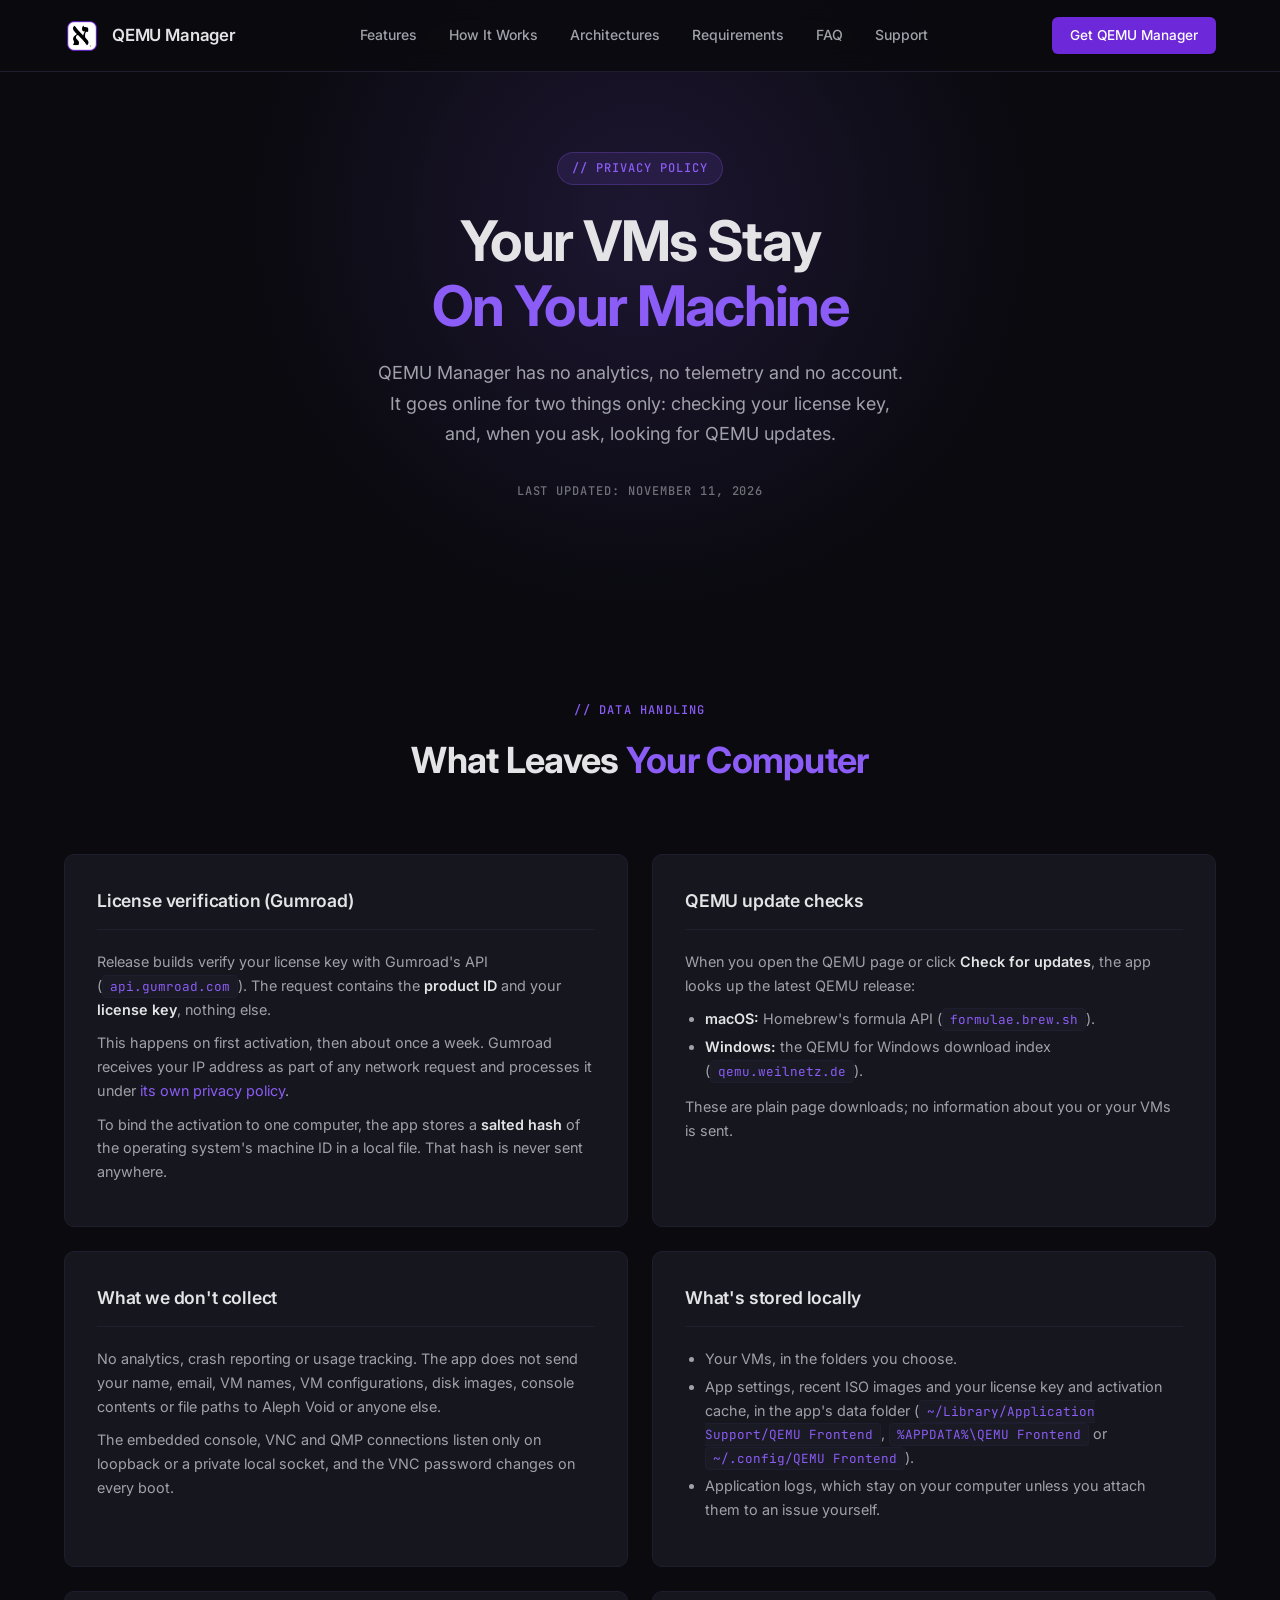
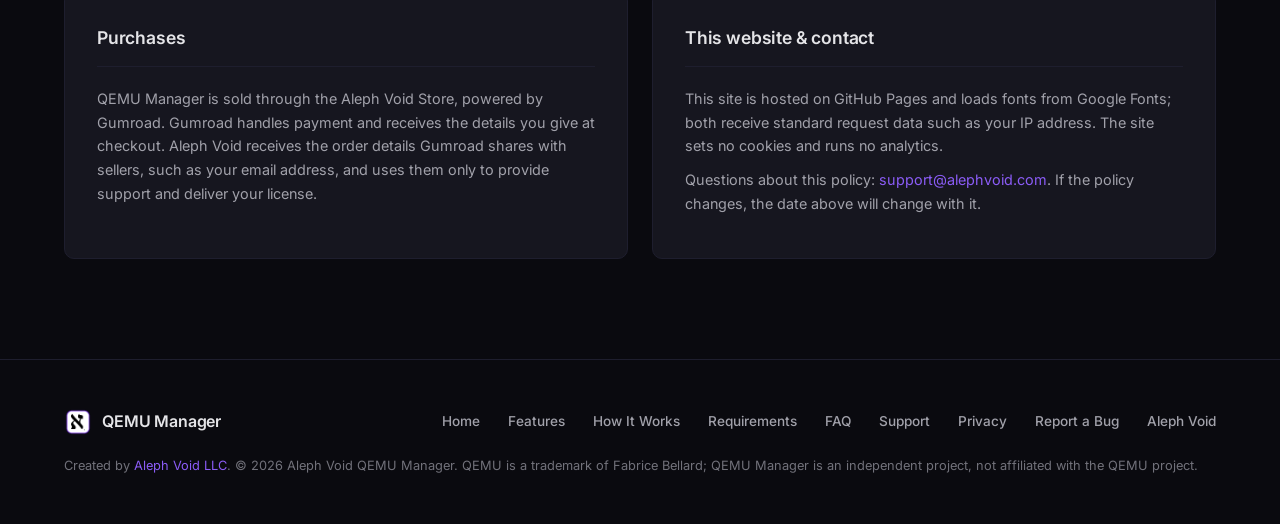
==== privacy.html @ 71106c8d "Add QEMU Manager marketing site Landing page, support page (GitHub issues) and privacy policy, style" ====
<!DOCTYPE html>
<html lang="en">
<head>
  <meta charset="UTF-8" />
  <meta name="viewport" content="width=device-width, initial-scale=1.0" />
  <title>Privacy Policy &mdash; Aleph Void QEMU Manager</title>
  <meta name="description" content="Privacy policy for Aleph Void QEMU Manager: no analytics or telemetry; the app only contacts Gumroad to verify your license and, on request, checks for QEMU updates." />
  <link rel="icon" href="/favicon.ico" sizes="48x48" />
  <link rel="icon" type="image/svg+xml" href="assets/img/logo.svg" />
  <link rel="icon" type="image/png" href="assets/img/app-icon.png" sizes="256x256" />

  <!-- Open Graph -->
  <meta property="og:type" content="website" />
  <meta property="og:site_name" content="Aleph Void QEMU Manager" />
  <meta property="og:url" content="https://qemu-manager.alephvoid.com/privacy.html" />
  <meta property="og:title" content="Privacy Policy — Aleph Void QEMU Manager" />
  <meta property="og:description" content="Privacy policy for Aleph Void QEMU Manager: no analytics or telemetry; the app only contacts Gumroad to verify your license and, on request, checks for QEMU updates." />
  <meta property="og:image" content="https://qemu-manager.alephvoid.com/assets/img/app-icon.png" />
  <meta property="og:image:type" content="image/png" />
  <meta property="og:image:width" content="256" />
  <meta property="og:image:height" content="256" />
  <meta property="og:image:alt" content="QEMU Manager icon" />

  <!-- Twitter Card -->
  <meta name="twitter:card" content="summary" />
  <meta name="twitter:title" content="Privacy Policy — Aleph Void QEMU Manager" />
  <meta name="twitter:description" content="QEMU Manager has no analytics or telemetry." />
  <meta name="twitter:image" content="https://qemu-manager.alephvoid.com/assets/img/app-icon.png" />
  <meta name="twitter:image:alt" content="QEMU Manager icon" />
  <link rel="preconnect" href="https://fonts.googleapis.com" />
  <link rel="preconnect" href="https://fonts.gstatic.com" crossorigin />
  <link href="https://fonts.googleapis.com/css2?family=Inter:wght@300;400;500;600;700&family=JetBrains+Mono:wght@400;500&display=swap" rel="stylesheet" />
  <link rel="stylesheet" href="styles.css" />
</head>
<body>
  <!-- Navigation -->
  <nav id="nav">
    <div class="nav-inner">
      <a href="index.html" class="nav-brand">
        <img class="nav-logo" src="assets/img/app-icon.png" alt="QEMU Manager" />
        <span>QEMU Manager</span>
      </a>
      <div class="nav-links">
        <a href="index.html#features">Features</a>
        <a href="index.html#how-it-works">How It Works</a>
        <a href="index.html#architectures">Architectures</a>
        <a href="index.html#requirements">Requirements</a>
        <a href="index.html#faq">FAQ</a>
        <a href="support.html">Support</a>
      </div>
      <div class="nav-actions">
        <a href="index.html#install" class="btn btn-sm btn-primary">Get QEMU Manager</a>
      </div>
      <button class="mobile-menu-btn" id="mobile-menu-btn" aria-label="Menu">
        <span></span><span></span><span></span>
      </button>
    </div>
    <div class="mobile-menu" id="mobile-menu">
      <a href="index.html#features">Features</a>
      <a href="index.html#how-it-works">How It Works</a>
      <a href="index.html#architectures">Architectures</a>
      <a href="index.html#requirements">Requirements</a>
      <a href="index.html#faq">FAQ</a>
      <a href="support.html">Support</a>
      <a href="index.html#install" class="btn btn-primary">Get QEMU Manager</a>
    </div>
  </nav>

  <!-- Hero -->
  <section class="hero">
    <div class="container">
      <div class="hero-content">
        <div class="hero-badge">// Privacy Policy</div>
        <h1>Your VMs Stay<br /><span class="text-gradient">On Your Machine</span></h1>
        <p class="hero-subtitle">
          QEMU Manager has no analytics, no telemetry and no account. It goes online for two
          things only: checking your license key, and, when you ask, looking for QEMU updates.
        </p>
        <p class="hero-platforms-label">Last updated: November 11, 2026</p>
      </div>
    </div>
  </section>

  <section class="docs">
    <div class="container">
      <div class="section-header">
        <span class="section-label">// Data Handling</span>
        <h2>What Leaves <span class="text-gradient">Your Computer</span></h2>
      </div>
      <div class="docs-grid">
        <div class="doc-card">
          <h3>License verification (Gumroad)</h3>
          <div class="doc-content">
            <p>Release builds verify your license key with Gumroad's API (<code>api.gumroad.com</code>). The request contains the <strong>product ID</strong> and your <strong>license key</strong>, nothing else.</p>
            <p>This happens on first activation, then about once a week. Gumroad receives your IP address as part of any network request and processes it under <a href="https://gumroad.com/privacy" target="_blank" rel="noopener">its own privacy policy</a>.</p>
            <p>To bind the activation to one computer, the app stores a <strong>salted hash</strong> of the operating system's machine ID in a local file. That hash is never sent anywhere.</p>
          </div>
        </div>
        <div class="doc-card">
          <h3>QEMU update checks</h3>
          <div class="doc-content">
            <p>When you open the QEMU page or click <strong>Check for updates</strong>, the app looks up the latest QEMU release:</p>
            <ul>
              <li><strong>macOS:</strong> Homebrew's formula API (<code>formulae.brew.sh</code>).</li>
              <li><strong>Windows:</strong> the QEMU for Windows download index (<code>qemu.weilnetz.de</code>).</li>
            </ul>
            <p>These are plain page downloads; no information about you or your VMs is sent.</p>
          </div>
        </div>
        <div class="doc-card">
          <h3>What we don't collect</h3>
          <div class="doc-content">
            <p>No analytics, crash reporting or usage tracking. The app does not send your name, email, VM names, VM configurations, disk images, console contents or file paths to Aleph Void or anyone else.</p>
            <p>The embedded console, VNC and QMP connections listen only on loopback or a private local socket, and the VNC password changes on every boot.</p>
          </div>
        </div>
        <div class="doc-card">
          <h3>What's stored locally</h3>
          <div class="doc-content">
            <ul>
              <li>Your VMs, in the folders you choose.</li>
              <li>App settings, recent ISO images and your license key and activation cache, in the app's data folder (<code>~/Library/Application Support/QEMU Frontend</code>, <code>%APPDATA%\QEMU Frontend</code> or <code>~/.config/QEMU Frontend</code>).</li>
              <li>Application logs, which stay on your computer unless you attach them to an issue yourself.</li>
            </ul>
          </div>
        </div>
        <div class="doc-card">
          <h3>Purchases</h3>
          <div class="doc-content">
            <p>QEMU Manager is sold through the Aleph Void Store, powered by Gumroad. Gumroad handles payment and receives the details you give at checkout. Aleph Void receives the order details Gumroad shares with sellers, such as your email address, and uses them only to provide support and deliver your license.</p>
          </div>
        </div>
        <div class="doc-card">
          <h3>This website &amp; contact</h3>
          <div class="doc-content">
            <p>This site is hosted on GitHub Pages and loads fonts from Google Fonts; both receive standard request data such as your IP address. The site sets no cookies and runs no analytics.</p>
            <p>Questions about this policy: <a href="mailto:support@alephvoid.com?subject=QEMU%20Manager%20privacy">support@alephvoid.com</a>. If the policy changes, the date above will change with it.</p>
          </div>
        </div>
      </div>
    </div>
  </section>

  <!-- Footer -->
  <footer class="footer">
    <div class="container">
      <div class="footer-inner">
        <div class="footer-brand">
          <img class="footer-logo" src="assets/img/app-icon.png" alt="QEMU Manager" />
          <span>QEMU Manager</span>
        </div>
        <div class="footer-links">
          <a href="index.html">Home</a>
          <a href="index.html#features">Features</a>
          <a href="index.html#how-it-works">How It Works</a>
          <a href="index.html#requirements">Requirements</a>
          <a href="index.html#faq">FAQ</a>
          <a href="support.html">Support</a>
          <a href="privacy.html">Privacy</a>
          <a href="https://github.com/aleph-void/qemu-manager.alephvoid.com/issues" target="_blank" rel="noopener">Report a Bug</a>
          <a href="https://alephvoid.com" target="_blank" rel="noopener">Aleph Void</a>
        </div>
        <p class="footer-copy">Created by <a href="https://alephvoid.com" target="_blank" rel="noopener">Aleph Void LLC</a>. &copy; 2026 Aleph Void QEMU Manager. QEMU is a trademark of Fabrice Bellard; QEMU Manager is an independent project, not affiliated with the QEMU project.</p>
      </div>
    </div>
  </footer>

  <script src="main.js"></script>
</body>
</html>
---- styles.css ----
/* ===== Design Tokens (Aleph Void palette, dark-only) ===== */
:root {
  --color-bg: #0a0a0f;
  --color-bg-alt: #12121a;
  --color-bg-card: #16161f;
  --color-surface: #1a1a24;
  --color-border: #1e1e2e;
  --color-border-strong: #2a2a3d;
  --color-text: #e4e4e7;
  --color-text-secondary: #a1a1aa;
  --color-text-muted: #71717a;
  --color-accent: #6d28d9;
  --color-accent-light: #8b5cf6;
  --color-accent-hover: #7c3aed;
  --color-accent-soft: rgba(139, 92, 246, 0.12);
  --color-accent-glow: rgba(139, 92, 246, 0.15);
  --color-accent-border: rgba(139, 92, 246, 0.25);
  --color-success: #4ade80;
  --color-warn: #fbbf24;
  --color-error: #f87171;
  --shadow-sm: 0 1px 2px rgba(0,0,0,.3);
  --shadow-md: 0 4px 12px rgba(0,0,0,.4);
  --shadow-lg: 0 12px 40px rgba(0,0,0,.5);
  --shadow-xl: 0 20px 60px rgba(0,0,0,.6);
  --shadow-glow: 0 0 40px rgba(139, 92, 246, 0.15);
  --radius-sm: 6px;
  --radius-md: 10px;
  --radius-lg: 16px;
  --radius-xl: 24px;
  --font-sans: 'Inter', -apple-system, BlinkMacSystemFont, 'Segoe UI', sans-serif;
  --font-mono: 'JetBrains Mono', 'Fira Code', monospace;
  --nav-height: 72px;
}

/* ===== Reset & Base ===== */
*, *::before, *::after {
  box-sizing: border-box;
  margin: 0;
  padding: 0;
}

html {
  scroll-behavior: smooth;
  scroll-padding-top: calc(var(--nav-height) + 24px);
}

body {
  font-family: var(--font-sans);
  background: var(--color-bg);
  color: var(--color-text);
  line-height: 1.6;
  -webkit-font-smoothing: antialiased;
  -moz-osx-font-smoothing: grayscale;
  overflow-x: hidden;
}

.container {
  max-width: 1200px;
  margin: 0 auto;
  padding: 0 24px;
}

a {
  color: var(--color-accent-light);
  text-decoration: none;
  transition: color .15s;
}
a:hover { color: #a78bfa; }

code {
  font-family: var(--font-mono);
  font-size: .88em;
  background: var(--color-surface);
  border: 1px solid var(--color-border);
  color: var(--color-accent-light);
  padding: 2px 7px;
  border-radius: 4px;
}

/* ===== Buttons ===== */
.btn {
  display: inline-flex;
  align-items: center;
  gap: 8px;
  padding: 12px 24px;
  border-radius: var(--radius-sm);
  font-weight: 500;
  font-size: .95rem;
  cursor: pointer;
  transition: all .2s;
  border: none;
  text-decoration: none;
}
.btn-primary {
  background: var(--color-accent);
  color: #fff;
}
.btn-primary:hover {
  background: var(--color-accent-light);
  color: #fff;
  transform: translateY(-1px);
}
.btn-outline {
  background: transparent;
  color: var(--color-text);
  border: 1px solid var(--color-border-strong);
}
.btn-outline:hover {
  border-color: var(--color-accent);
  color: var(--color-accent-light);
}
.btn-lg {
  padding: 14px 32px;
  font-size: 1rem;
  border-radius: var(--radius-md);
}
.btn-sm {
  padding: 8px 18px;
  font-size: .85rem;
}
.btn-icon {
  width: 18px;
  height: 18px;
}

/* ===== Navigation ===== */
#nav {
  position: fixed;
  top: 0;
  left: 0;
  right: 0;
  height: var(--nav-height);
  background: rgba(10, 10, 15, 0.85);
  backdrop-filter: blur(12px);
  -webkit-backdrop-filter: blur(12px);
  border-bottom: 1px solid var(--color-border);
  z-index: 100;
  transition: background .2s;
}
.nav-inner {
  max-width: 1200px;
  margin: 0 auto;
  padding: 0 24px;
  height: 100%;
  display: flex;
  align-items: center;
  justify-content: space-between;
}
.nav-brand {
  display: flex;
  align-items: center;
  gap: 12px;
  font-weight: 600;
  font-size: 1.05rem;
  letter-spacing: -0.01em;
  color: var(--color-text);
}
.nav-brand:hover { color: var(--color-text); }
.nav-logo {
  width: 36px;
  height: 36px;
  border-radius: 8px;
  object-fit: cover;
}
.nav-links {
  display: flex;
  gap: 32px;
}
.nav-links a {
  color: var(--color-text-secondary);
  font-size: .875rem;
  font-weight: 500;
  transition: color .15s;
}
.nav-links a:hover {
  color: var(--color-text);
}
.nav-actions {
  display: flex;
  align-items: center;
  gap: 12px;
}

.mobile-menu-btn {
  display: none;
  flex-direction: column;
  gap: 5px;
  border: none;
  background: none;
  cursor: pointer;
  padding: 4px;
}
.mobile-menu-btn span {
  display: block;
  width: 22px;
  height: 2px;
  background: var(--color-text);
  border-radius: 2px;
  transition: all .2s;
}
.mobile-menu {
  display: none;
  flex-direction: column;
  gap: 4px;
  padding: 12px 24px 20px;
  background: var(--color-bg);
  border-bottom: 1px solid var(--color-border);
}
.mobile-menu a {
  color: var(--color-text-secondary);
  font-size: .95rem;
  font-weight: 500;
  padding: 10px 0;
}
.mobile-menu.open { display: flex; }

/* ===== Hero ===== */
.hero {
  padding: calc(var(--nav-height) + 80px) 0 100px;
  position: relative;
  overflow: hidden;
}
.hero::before {
  content: '';
  position: absolute;
  top: -30%;
  left: 50%;
  transform: translateX(-50%);
  width: 800px;
  height: 800px;
  background: radial-gradient(circle, var(--color-accent-glow) 0%, transparent 70%);
  pointer-events: none;
  z-index: 0;
}
.hero .container {
  display: grid;
  grid-template-columns: 1fr 1fr;
  gap: 64px;
  align-items: center;
  position: relative;
  z-index: 1;
}
.hero-badge {
  display: inline-flex;
  align-items: center;
  padding: 6px 14px;
  background: var(--color-accent-soft);
  color: var(--color-accent-light);
  font-family: var(--font-mono);
  font-size: .75rem;
  font-weight: 500;
  text-transform: uppercase;
  letter-spacing: .08em;
  border: 1px solid var(--color-accent-border);
  border-radius: 100px;
  margin-bottom: 24px;
}
.hero h1 {
  font-size: clamp(2.25rem, 5vw, 3.5rem);
  font-weight: 700;
  line-height: 1.15;
  letter-spacing: -.03em;
  margin-bottom: 20px;
}
.text-gradient {
  color: var(--color-accent-light);
}
.hero-subtitle {
  font-size: 1.125rem;
  color: var(--color-text-secondary);
  max-width: 540px;
  margin-bottom: 32px;
  line-height: 1.7;
}
.hero-claim {
  font-size: 1rem;
  color: var(--color-text-secondary);
  max-width: 540px;
  margin: -16px 0 32px;
  padding: 14px 18px;
  line-height: 1.6;
  background: var(--color-accent-soft);
  border: 1px solid var(--color-accent-border);
  border-radius: 10px;
}
.hero-claim strong {
  color: var(--color-accent-light);
  font-weight: 600;
}
.hero-claim em {
  font-style: normal;
  color: var(--color-accent-light);
}
.hero-actions {
  display: flex;
  gap: 14px;
  margin-bottom: 40px;
  flex-wrap: wrap;
}
.hero-demo-note {
  font-size: .95rem;
  color: var(--color-text-secondary);
  margin: -24px 0 40px;
}
.hero-demo-note a {
  color: var(--color-accent-light);
  text-decoration: underline;
  text-underline-offset: 3px;
}
.hero-demo-note a:hover {
  color: var(--color-accent-hover);
}
.hero-platforms {
  display: flex;
  align-items: center;
  gap: 20px;
  flex-wrap: wrap;
}
.hero-platforms-label {
  font-family: var(--font-mono);
  font-size: .75rem;
  color: var(--color-text-muted);
  text-transform: uppercase;
  letter-spacing: .08em;
  font-weight: 500;
}
.platform-icons {
  display: flex;
  gap: 16px;
  flex-wrap: wrap;
}
.platform-icon {
  display: flex;
  align-items: center;
  gap: 6px;
  color: var(--color-text-secondary);
  font-size: .85rem;
  font-weight: 500;
}
.platform-icon svg {
  width: 18px;
  height: 18px;
}

/* ===== Scope Mockup ===== */
.hero-visual {
  display: flex;
  justify-content: center;
}
.scope-mockup {
  width: 100%;
  max-width: 460px;
  background: var(--color-bg-card);
  border: 1px solid var(--color-border);
  border-radius: var(--radius-lg);
  box-shadow: var(--shadow-xl), var(--shadow-glow);
  overflow: hidden;
}
.scope-header {
  display: flex;
  align-items: center;
  gap: 12px;
  padding: 12px 16px;
  background: var(--color-surface);
  border-bottom: 1px solid var(--color-border);
}
.scope-dots {
  display: flex;
  gap: 6px;
}
.scope-dots span {
  width: 10px;
  height: 10px;
  border-radius: 50%;
}
.scope-dots span:nth-child(1) { background: var(--color-error); }
.scope-dots span:nth-child(2) { background: var(--color-warn); }
.scope-dots span:nth-child(3) { background: var(--color-success); }
.scope-title {
  font-weight: 600;
  font-size: .82rem;
  color: var(--color-text-secondary);
}
.scope-body {
  display: flex;
  min-height: 260px;
}
.scope-grid {
  flex: 1;
  display: grid;
  grid-template-columns: 1fr 1fr;
  grid-template-rows: 1fr 1fr;
  gap: 6px;
  padding: 10px;
  background: var(--color-bg);
}
.scope-pane {
  position: relative;
  background: #000;
  border: 1px solid var(--color-border);
  border-radius: var(--radius-sm);
  overflow: hidden;
}
.scope-pane.selected {
  border-color: var(--color-accent-light);
}
.scope-pane-label {
  position: absolute;
  top: 5px;
  left: 7px;
  font-family: var(--font-mono);
  font-size: .62rem;
  color: var(--color-text-secondary);
  display: flex;
  align-items: center;
  gap: 5px;
  z-index: 2;
}
.scope-pane-dot {
  width: 6px;
  height: 6px;
  border-radius: 50%;
}
.scope-pane-badge {
  position: absolute;
  top: 5px;
  right: 7px;
  font-family: var(--font-mono);
  font-size: .55rem;
  color: var(--color-text-muted);
  text-transform: uppercase;
  letter-spacing: .06em;
  z-index: 2;
}
.scope-pane svg.graticule {
  position: absolute;
  inset: 0;
  width: 100%;
  height: 100%;
  opacity: .35;
  z-index: 0;
}
.scope-pane svg.waveform {
  position: absolute;
  inset: 0;
  width: 100%;
  height: 100%;
  z-index: 1;
}
.scope-tuning {
  position: absolute;
  bottom: 5px;
  right: 7px;
  font-family: var(--font-mono);
  font-size: .6rem;
  color: var(--color-accent-light);
  z-index: 2;
}
.scope-controls {
  width: 96px;
  background: var(--color-bg-alt);
  border-left: 1px solid var(--color-border);
  padding: 10px 10px;
  display: flex;
  flex-direction: column;
  gap: 8px;
}
.scope-pill {
  text-align: center;
  padding: 6px 4px;
  border: 1px solid var(--color-border);
  background: var(--color-bg-card);
  border-radius: var(--radius-sm);
  color: var(--color-text-muted);
  font-family: var(--font-mono);
  font-size: .62rem;
}
.scope-btn {
  padding: 7px 4px;
  text-align: center;
  font-size: .7rem;
  font-weight: 500;
  border-radius: var(--radius-sm);
  color: var(--color-text-secondary);
  border: 1px solid var(--color-border);
  background: var(--color-bg-card);
  cursor: default;
}
.scope-btn.primary {
  background: var(--color-accent);
  color: #fff;
  border-color: var(--color-accent);
}
.scope-btn.danger-soft {
  color: var(--color-error);
  border-color: rgba(248, 113, 113, 0.25);
}

/* ===== Section Headers ===== */
.section-header {
  text-align: center;
  max-width: 680px;
  margin: 0 auto 64px;
}
.section-label {
  display: block;
  font-family: var(--font-mono);
  font-size: .75rem;
  font-weight: 500;
  text-transform: uppercase;
  letter-spacing: .1em;
  color: var(--color-accent-light);
  margin-bottom: 12px;
}
.section-header h2 {
  font-size: clamp(1.75rem, 3vw, 2.25rem);
  font-weight: 700;
  letter-spacing: -.02em;
  margin-bottom: 16px;
}
.section-header p {
  font-size: 1.05rem;
  color: var(--color-text-secondary);
  line-height: 1.7;
}

/* ===== Features ===== */
.features {
  padding: 100px 0;
  background: var(--color-bg-alt);
  border-top: 1px solid var(--color-border);
  border-bottom: 1px solid var(--color-border);
}
.feature-grid {
  display: grid;
  grid-template-columns: repeat(3, 1fr);
  gap: 24px;
}
.feature-card {
  background: var(--color-bg-card);
  border: 1px solid var(--color-border);
  border-radius: var(--radius-md);
  padding: 32px 28px;
  transition: border-color .2s, transform .2s;
}
.feature-card:hover {
  border-color: var(--color-accent);
  transform: translateY(-2px);
}
.feature-icon {
  width: 44px;
  height: 44px;
  display: flex;
  align-items: center;
  justify-content: center;
  background: var(--color-accent-soft);
  border: 1px solid var(--color-accent-border);
  border-radius: var(--radius-sm);
  margin-bottom: 20px;
}
.feature-icon svg {
  width: 22px;
  height: 22px;
  color: var(--color-accent-light);
}
.feature-card h3 {
  font-size: 1.05rem;
  font-weight: 600;
  letter-spacing: -.01em;
  margin-bottom: 10px;
}
.feature-card p {
  font-size: .9rem;
  color: var(--color-text-secondary);
  line-height: 1.65;
}

/* ===== How It Works ===== */
.how-it-works {
  padding: 100px 0;
}
.modes-grid {
  display: grid;
  grid-template-columns: repeat(3, 1fr);
  gap: 24px;
  margin-bottom: 72px;
}
.mode-card {
  background: var(--color-bg-card);
  border: 1px solid var(--color-border);
  border-radius: var(--radius-md);
  padding: 32px 28px;
  position: relative;
  transition: border-color .2s;
}
.mode-card:hover {
  border-color: var(--color-accent);
}
.mode-number {
  width: 36px;
  height: 36px;
  display: flex;
  align-items: center;
  justify-content: center;
  background: var(--color-accent-soft);
  border: 1px solid var(--color-accent-border);
  color: var(--color-accent-light);
  font-family: var(--font-mono);
  font-weight: 500;
  font-size: .95rem;
  border-radius: var(--radius-sm);
  margin-bottom: 18px;
}
.mode-card h3 {
  font-size: 1.15rem;
  font-weight: 600;
  letter-spacing: -.01em;
  margin-bottom: 10px;
}
.mode-desc {
  color: var(--color-text-secondary);
  font-size: .92rem;
  line-height: 1.65;
  margin-bottom: 18px;
}
.mode-details {
  list-style: none;
  display: flex;
  flex-direction: column;
  gap: 10px;
}
.mode-details li {
  display: flex;
  align-items: center;
  gap: 10px;
  font-size: .88rem;
  color: var(--color-text-secondary);
}
.mode-details li svg {
  width: 18px;
  height: 18px;
  flex-shrink: 0;
}
.workflow-title {
  text-align: center;
  font-size: 1.2rem;
  font-weight: 600;
  letter-spacing: -.01em;
  margin-bottom: 40px;
}
.steps {
  display: flex;
  align-items: flex-start;
  justify-content: center;
  gap: 12px;
  flex-wrap: wrap;
}
.step {
  display: flex;
  flex-direction: column;
  align-items: center;
  text-align: center;
  max-width: 190px;
}
.step-num {
  width: 44px;
  height: 44px;
  display: flex;
  align-items: center;
  justify-content: center;
  background: var(--color-accent-soft);
  border: 1px solid var(--color-accent-border);
  color: var(--color-accent-light);
  font-family: var(--font-mono);
  font-weight: 500;
  font-size: 1rem;
  border-radius: 50%;
  margin-bottom: 14px;
}
.step-content h4 {
  font-size: .95rem;
  font-weight: 600;
  letter-spacing: -.01em;
  margin-bottom: 6px;
}
.step-content p {
  font-size: .85rem;
  color: var(--color-text-secondary);
  line-height: 1.55;
}
.step-arrow {
  padding-top: 12px;
  color: var(--color-text-muted);
}
.step-arrow svg {
  width: 20px;
  height: 20px;
}

/* ===== Demos ===== */
.demos {
  padding: 100px 0;
}
.demos-grid {
  display: grid;
  grid-template-columns: repeat(2, 1fr);
  gap: 24px;
}
.demo-card {
  background: var(--color-bg-card);
  border: 1px solid var(--color-border);
  border-radius: var(--radius-md);
  overflow: hidden;
  transition: border-color .2s, transform .2s;
}
.demo-card:hover {
  border-color: var(--color-accent);
  transform: translateY(-2px);
}
.demo-video {
  position: relative;
  width: 100%;
  aspect-ratio: 16 / 9;
  background: #000;
  border-bottom: 1px solid var(--color-border);
}
.demo-video iframe {
  position: absolute;
  inset: 0;
  width: 100%;
  height: 100%;
  border: 0;
}
.demo-meta {
  display: flex;
  align-items: center;
  gap: 14px;
  padding: 18px 22px;
}
.demo-platform-icon {
  width: 28px;
  height: 28px;
  color: var(--color-accent-light);
  flex-shrink: 0;
}
.demo-meta h3 {
  font-size: 1.02rem;
  font-weight: 600;
  letter-spacing: -.01em;
  margin-bottom: 2px;
}
.demo-meta p {
  font-size: .85rem;
  color: var(--color-text-secondary);
  line-height: 1.4;
}

/* ===== Hardware ===== */
.hardware {
  padding: 100px 0;
  background: var(--color-bg-alt);
  border-top: 1px solid var(--color-border);
  border-bottom: 1px solid var(--color-border);
}
.hardware-grid {
  display: grid;
  grid-template-columns: repeat(auto-fit, minmax(220px, 1fr));
  gap: 16px;
  max-width: 960px;
  margin: 0 auto;
}
.hardware-item {
  padding: 18px 20px;
  background: var(--color-bg-card);
  border: 1px solid var(--color-border);
  border-radius: var(--radius-sm);
  transition: border-color .2s;
}
.hardware-item:hover {
  border-color: var(--color-accent);
}
.hardware-item .name {
  font-weight: 600;
  font-size: .95rem;
  color: var(--color-text);
  margin-bottom: 2px;
}
.hardware-item .label {
  font-family: var(--font-mono);
  font-size: .7rem;
  text-transform: uppercase;
  letter-spacing: .08em;
  color: var(--color-text-muted);
}

/* ===== Docs (shared with privacy/support) ===== */
.docs {
  padding: 100px 0;
}
.docs-grid {
  display: grid;
  grid-template-columns: 1fr 1fr;
  gap: 24px;
}
.doc-card {
  background: var(--color-bg-card);
  border: 1px solid var(--color-border);
  border-radius: var(--radius-md);
  padding: 32px;
  transition: border-color .2s;
}
.doc-card:hover {
  border-color: var(--color-border-strong);
}
.doc-card h3 {
  font-size: 1.1rem;
  font-weight: 600;
  letter-spacing: -.01em;
  margin-bottom: 20px;
  padding-bottom: 14px;
  border-bottom: 1px solid var(--color-border);
}
.doc-content h4 {
  font-size: .92rem;
  font-weight: 600;
  letter-spacing: -.01em;
  color: var(--color-text);
  margin: 18px 0 8px;
}
.doc-content h4:first-child {
  margin-top: 0;
}
.doc-content p {
  font-size: .9rem;
  color: var(--color-text-secondary);
  line-height: 1.65;
  margin-bottom: 10px;
}
.doc-content ul, .doc-content ol {
  padding-left: 20px;
  margin-bottom: 12px;
}
.doc-content li {
  font-size: .9rem;
  color: var(--color-text-secondary);
  line-height: 1.65;
  margin-bottom: 4px;
}
.doc-content strong {
  color: var(--color-text);
  font-weight: 600;
}

/* ===== Data Safety disclosure table ===== */
.disclosure-table {
  width: 100%;
  border-collapse: collapse;
  margin: 16px 0 24px;
  font-size: .85rem;
  border: 1px solid var(--color-border);
  border-radius: var(--radius-sm);
  overflow: hidden;
}
.disclosure-table thead th {
  background: var(--color-bg-alt);
  color: var(--color-text);
  font-weight: 600;
  text-align: left;
  padding: 12px 14px;
  border-bottom: 1px solid var(--color-border-strong);
  font-size: .82rem;
  letter-spacing: .01em;
}
.disclosure-table tbody td {
  padding: 12px 14px;
  border-bottom: 1px solid var(--color-border);
  color: var(--color-text-secondary);
  vertical-align: top;
  line-height: 1.55;
}
.disclosure-table tbody tr:last-child td {
  border-bottom: none;
}
.disclosure-table tbody td:first-child {
  color: var(--color-text);
  font-weight: 500;
  white-space: nowrap;
}
.disclosure-wrap {
  overflow-x: auto;
  -webkit-overflow-scrolling: touch;
}

/* ===== Install ===== */
.install {
  padding: 100px 0;
  background: var(--color-bg-alt);
  border-top: 1px solid var(--color-border);
  border-bottom: 1px solid var(--color-border);
}
.install-grid {
  display: grid;
  grid-template-columns: 1fr 1fr;
  gap: 24px;
  max-width: 640px;
  margin: 0 auto;
}
.install-card {
  display: flex;
  flex-direction: column;
  align-items: center;
  text-align: center;
  padding: 44px 32px;
  background: var(--color-bg-card);
  border: 1px solid var(--color-border);
  border-radius: var(--radius-md);
  transition: border-color .2s, transform .2s;
  color: var(--color-text);
}
.install-card:hover {
  border-color: var(--color-accent);
  transform: translateY(-2px);
  color: var(--color-text);
}
.install-platform-icon {
  width: 54px;
  height: 54px;
  margin-bottom: 18px;
  color: var(--color-accent-light);
}
.install-card h3 {
  font-size: 1.15rem;
  font-weight: 600;
  letter-spacing: -.01em;
  margin-bottom: 4px;
}
.install-card p {
  font-size: .85rem;
  color: var(--color-text-muted);
  margin-bottom: 20px;
}
.install-btn {
  padding: 10px 24px;
  background: var(--color-accent);
  color: #fff;
  font-weight: 500;
  font-size: .9rem;
  border-radius: var(--radius-sm);
  transition: background .2s;
}
.install-card:hover .install-btn {
  background: var(--color-accent-light);
}

/* ===== FAQ ===== */
.faq {
  padding: 100px 0;
}
.faq-list {
  max-width: 760px;
  margin: 0 auto;
  display: flex;
  flex-direction: column;
  gap: 8px;
}
.faq-item {
  background: var(--color-bg-card);
  border: 1px solid var(--color-border);
  border-radius: var(--radius-sm);
  overflow: hidden;
  transition: border-color .2s;
}
.faq-item:hover {
  border-color: var(--color-border-strong);
}
.faq-item[open] {
  border-color: var(--color-accent-border);
}
.faq-item summary {
  padding: 20px 24px;
  font-weight: 500;
  font-size: .98rem;
  cursor: pointer;
  list-style: none;
  display: flex;
  align-items: center;
  justify-content: space-between;
  transition: color .15s;
}
.faq-item summary::-webkit-details-marker { display: none; }
.faq-item summary::after {
  content: '+';
  font-size: 1.3rem;
  font-weight: 300;
  color: var(--color-text-muted);
  transition: transform .2s;
  flex-shrink: 0;
  margin-left: 16px;
}
.faq-item[open] summary::after {
  content: '\2212';
  color: var(--color-accent-light);
}
.faq-item summary:hover {
  color: var(--color-accent-light);
}
.faq-item p {
  padding: 0 24px 20px;
  font-size: .9rem;
  color: var(--color-text-secondary);
  line-height: 1.7;
}

/* ===== Footer ===== */
.footer {
  padding: 48px 0;
  border-top: 1px solid var(--color-border);
}
.footer-inner {
  display: flex;
  align-items: center;
  justify-content: space-between;
  flex-wrap: wrap;
  gap: 20px;
}
.footer-brand {
  display: flex;
  align-items: center;
  gap: 10px;
  font-weight: 600;
  font-size: 1rem;
  letter-spacing: -0.01em;
}
.footer-logo {
  width: 28px;
  height: 28px;
  border-radius: 6px;
  object-fit: cover;
}
.footer-links {
  display: flex;
  flex-wrap: wrap;
  gap: 16px 28px;
}
.footer-links a {
  color: var(--color-text-secondary);
  font-size: .85rem;
  font-weight: 500;
}
.footer-links a:hover {
  color: var(--color-text);
}
.footer-copy {
  font-size: .8rem;
  color: var(--color-text-muted);
}

/* ===== Hero: pages without a visual mockup ===== */
.hero .container > .hero-content:only-child {
  grid-column: 1 / -1;
  max-width: 760px;
  margin: 0 auto;
  text-align: center;
}
.hero .container > .hero-content:only-child .hero-subtitle {
  margin-left: auto;
  margin-right: auto;
}
.hero .container > .hero-content:only-child .hero-actions {
  justify-content: center;
}
.hero .container > .hero-content:only-child .hero-platforms {
  justify-content: center;
}

/* ===== Responsive ===== */

/* --- Tablet: ≤ 1024px --- */
@media (max-width: 1024px) {
  .hero .container {
    grid-template-columns: 1fr;
    gap: 48px;
  }
  .hero-content { text-align: center; }
  .hero-subtitle { margin: 0 auto 32px; }
  .hero-actions { justify-content: center; }
  .hero-platforms { justify-content: center; }

  .features,
  .how-it-works,
  .demos,
  .hardware,
  .docs,
  .install,
  .faq { padding: 80px 0; }

  .feature-grid { grid-template-columns: repeat(2, 1fr); }
  .modes-grid { grid-template-columns: 1fr; }
  .demos-grid { grid-template-columns: 1fr; max-width: 640px; margin: 0 auto; }
  .docs-grid { grid-template-columns: 1fr; }

  .section-header { margin-bottom: 48px; }
}

/* --- Mobile: ≤ 768px --- */
@media (max-width: 768px) {
  .nav-links { display: none; }
  .nav-actions .btn { display: none; }
  .mobile-menu-btn { display: flex; }

  .hero { padding: calc(var(--nav-height) + 48px) 0 64px; }
  .hero h1 { font-size: 2rem; }

  .features,
  .how-it-works,
  .demos,
  .hardware,
  .docs,
  .install,
  .faq { padding: 64px 0; }

  .section-header { margin-bottom: 36px; }
  .section-header p { font-size: 1rem; }

  .feature-grid { grid-template-columns: 1fr; }
  .steps { flex-direction: column; align-items: center; }
  .step-arrow { transform: rotate(90deg); padding: 0; }
  .install-grid { grid-template-columns: 1fr; max-width: 340px; }
  .scope-mockup { max-width: 360px; }

  .footer-inner {
    flex-direction: column;
    text-align: center;
  }
  .footer-links { justify-content: center; }
}

/* --- Small phone: ≤ 480px --- */
@media (max-width: 480px) {
  .container { padding: 0 16px; }

  .hero { padding: calc(var(--nav-height) + 32px) 0 48px; }
  .hero h1 { font-size: 1.75rem; }
  .hero-visual { display: none; }
  .hero-actions {
    flex-direction: column;
    align-items: stretch;
  }
  .hero-actions .btn {
    justify-content: center;
    text-align: center;
  }

  .features,
  .how-it-works,
  .demos,
  .hardware,
  .docs,
  .install,
  .faq { padding: 48px 0; }

  .section-header h2 { font-size: 1.55rem; }
  .section-header { margin-bottom: 28px; }

  .feature-card { padding: 24px 20px; }
  .mode-card { padding: 26px 22px; }
  .doc-card { padding: 24px 20px; }

  .faq-item summary { padding: 16px 18px; font-size: .92rem; }
  .faq-item p { padding: 0 18px 16px; }

  .footer { padding: 36px 0; }
  .footer-links { gap: 12px 20px; }
  .footer-copy { font-size: .78rem; }
}

/* ===== Product additions ===== */

/* Plugin mockup (hero) */
.plugin-mockup {
  width: 100%;
  max-width: 460px;
  background: var(--color-bg-card);
  border: 1px solid var(--color-border);
  border-radius: var(--radius-lg);
  box-shadow: var(--shadow-xl), var(--shadow-glow);
  overflow: hidden;
}
.plugin-header {
  display: flex;
  align-items: center;
  gap: 12px;
  padding: 12px 16px;
  background: var(--color-surface);
  border-bottom: 1px solid var(--color-border);
}
.plugin-dots { display: flex; gap: 6px; }
.plugin-dots span { width: 10px; height: 10px; border-radius: 50%; }
.plugin-dots span:nth-child(1) { background: var(--color-error); }
.plugin-dots span:nth-child(2) { background: var(--color-warn); }
.plugin-dots span:nth-child(3) { background: var(--color-success); }
.plugin-title {
  font-weight: 600;
  font-size: .82rem;
  color: var(--color-text-secondary);
}
/* Screenshot gallery */
.shot-grid {
  display: grid;
  grid-template-columns: repeat(4, 1fr);
  gap: 18px;
}
.shot {
  margin: 0;
  background: var(--color-bg-card);
  border: 1px solid var(--color-border);
  border-radius: var(--radius-md);
  overflow: hidden;
  transition: border-color .2s, transform .2s;
  cursor: zoom-in;
}
.shot:hover {
  border-color: var(--color-accent);
  transform: translateY(-2px);
}
.shot img {
  display: block;
  width: 100%;
  aspect-ratio: 3 / 2;
  object-fit: cover;
  background: #000;
}
.shot-grid--desktop .shot img {
  aspect-ratio: 907 / 513;
  object-fit: contain;
}
.shot figcaption {
  padding: 12px 14px;
  font-size: .82rem;
  font-weight: 500;
  color: var(--color-text-secondary);
}

/* Lightbox */
.lightbox {
  position: fixed;
  inset: 0;
  z-index: 200;
  display: none;
  align-items: center;
  justify-content: center;
  padding: 32px;
  background: rgba(5, 5, 9, 0.92);
  backdrop-filter: blur(6px);
  -webkit-backdrop-filter: blur(6px);
}
.lightbox.open { display: flex; }
.lightbox img {
  max-width: 100%;
  max-height: 90vh;
  border-radius: var(--radius-md);
  border: 1px solid var(--color-border-strong);
  box-shadow: var(--shadow-xl);
}
.lightbox-close {
  position: absolute;
  top: 20px;
  right: 28px;
  width: 44px;
  height: 44px;
  border: none;
  background: none;
  color: var(--color-text);
  font-size: 2.2rem;
  line-height: 1;
  cursor: pointer;
  opacity: .8;
  transition: opacity .15s;
}
.lightbox-close:hover { opacity: 1; }

/* Install card: coming soon */
.install-card.is-soon { cursor: default; }
.install-card.is-soon:hover {
  transform: none;
  border-color: var(--color-border);
}
.install-card.is-soon .install-btn {
  background: var(--color-surface);
  color: var(--color-text-muted);
  border: 1px solid var(--color-border-strong);
}
.install-badge {
  position: absolute;
  top: 14px;
  right: 14px;
  font-family: var(--font-mono);
  font-size: .6rem;
  font-weight: 500;
  text-transform: uppercase;
  letter-spacing: .08em;
  color: var(--color-warn);
  background: rgba(251, 191, 36, 0.1);
  border: 1px solid rgba(251, 191, 36, 0.25);
  border-radius: 100px;
  padding: 4px 10px;
}
.install-warning {
  display: flex;
  align-items: flex-start;
  gap: 14px;
  max-width: 640px;
  margin: 28px auto 0;
  padding: 16px 20px;
  font-size: .9rem;
  line-height: 1.6;
  color: var(--color-text-secondary);
  background: rgba(251, 191, 36, 0.08);
  border: 1px solid rgba(251, 191, 36, 0.3);
  border-radius: var(--radius-md);
}
.install-warning svg {
  flex-shrink: 0;
  width: 22px;
  height: 22px;
  margin-top: 2px;
  color: var(--color-warn);
}
.install-warning strong {
  display: block;
  margin-bottom: 4px;
  color: var(--color-warn);
}
.install-note {
  text-align: center;
  margin-top: 28px;
  font-size: .9rem;
  color: var(--color-text-secondary);
}

/* Featured demo video (YouTube embed) */
.demo-feature {
  position: relative;
  max-width: 900px;
  margin: 0 auto 56px;
  aspect-ratio: 16 / 9;
  background: #000;
  border: 1px solid var(--color-border);
  border-radius: var(--radius-md);
  overflow: hidden;
  box-shadow: var(--shadow-lg), var(--shadow-glow);
}
.demo-feature iframe {
  position: absolute;
  inset: 0;
  width: 100%;
  height: 100%;
  border: 0;
}

/* Two demos side by side (AUv3 + VST3) */
.demo-pair {
  display: grid;
  grid-template-columns: 1fr 1fr;
  gap: 24px;
  max-width: 1000px;
  margin: 0 auto 56px;
}
.demo-pair .demo {
  margin: 0;
}
.demo-pair .demo-feature {
  max-width: none;
  margin: 0 0 12px;
}
.demo-pair figcaption {
  text-align: center;
  font-size: .85rem;
  font-weight: 500;
  color: var(--color-text-secondary);
}
@media (max-width: 768px) {
  .demo-pair { grid-template-columns: 1fr; max-width: 900px; }
}

/* Platform sub-label within the screenshot gallery */
.shot-group-label {
  display: flex;
  align-items: center;
  gap: 10px;
  font-size: 1.05rem;
  font-weight: 600;
  letter-spacing: -.01em;
  color: var(--color-text);
  margin: 8px 0 24px;
  padding-bottom: 14px;
  border-bottom: 1px solid var(--color-border);
}
.shot-group-label:not(:first-of-type) {
  margin-top: 56px;
}
.shot-group-label svg {
  width: 20px;
  height: 20px;
  color: var(--color-accent-light);
  flex-shrink: 0;
}

/* Android demo video */
.android-demo {
  max-width: 900px;
  margin: 0 auto 32px;
  border: 1px solid var(--color-border);
  border-radius: var(--radius-md);
  overflow: hidden;
  background: #000;
  box-shadow: var(--shadow-lg);
}
.android-demo video {
  display: block;
  width: 100%;
  max-height: 70vh;
  background: #000;
}

/* Gallery responsive */
@media (max-width: 1024px) {
  .shot-grid { grid-template-columns: repeat(3, 1fr); }
}
@media (max-width: 768px) {
  .shot-grid { grid-template-columns: repeat(2, 1fr); }
}
@media (max-width: 480px) {
  .shot-grid { grid-template-columns: 1fr; }
}

/* ===== QEMU Manager additions ===== */

/* App mockup (hero): VM library + running console */
.plugin-mockup.qm-mockup { max-width: 560px; }
.qm-app {
  display: grid;
  grid-template-columns: 172px 1fr;
  min-height: 300px;
  font-size: .72rem;
  color: var(--color-text);
}
.qm-side {
  display: flex;
  flex-direction: column;
  gap: 4px;
  padding: 12px 8px;
  background: var(--color-bg-alt);
  border-right: 1px solid var(--color-border);
}
.qm-brand {
  display: flex;
  align-items: center;
  gap: 8px;
  padding: 0 4px 10px;
  font-weight: 600;
  font-size: .74rem;
  line-height: 1.2;
}
.qm-brand img { width: 24px; height: 24px; border-radius: 5px; }
.qm-brand small {
  display: block;
  font-family: var(--font-mono);
  font-size: .56rem;
  font-weight: 500;
  letter-spacing: .1em;
  color: var(--color-accent-light);
}
.qm-new {
  padding: 6px 8px;
  margin-bottom: 6px;
  background: var(--color-accent-light);
  color: #fff;
  border-radius: 5px;
  font-weight: 500;
  text-align: center;
}
.qm-vm {
  white-space: nowrap;
  display: flex;
  align-items: center;
  gap: 7px;
  padding: 6px 8px;
  border-radius: 5px;
  color: var(--color-text-secondary);
}
.qm-vm.active { background: var(--color-accent-soft); color: var(--color-text); }
.qm-vm small {
  margin-left: auto;
  font-family: var(--font-mono);
  font-size: .56rem;
  color: var(--color-text-muted);
}
.qm-dot { width: 7px; height: 7px; flex: none; border-radius: 50%; background: var(--color-text-muted); }
.qm-dot.on { background: var(--color-success); box-shadow: 0 0 6px var(--color-success); }
.qm-dot.paused { background: var(--color-warn); }
.qm-main { display: flex; flex-direction: column; min-width: 0; padding: 12px; gap: 10px; }
.qm-toolbar { display: flex; align-items: center; gap: 6px; flex-wrap: wrap; }
.qm-title { font-weight: 600; font-size: .82rem; margin-right: auto; }
.qm-chip {
  padding: 3px 8px;
  border: 1px solid var(--color-border-strong);
  border-radius: 4px;
  color: var(--color-text-secondary);
  font-size: .64rem;
}
.qm-chip.accent { border-color: var(--color-accent-border); color: var(--color-accent-light); background: var(--color-accent-soft); }
.qm-console {
  flex: 1;
  min-height: 150px;
  padding: 10px 12px;
  background: #050508;
  border: 1px solid var(--color-border);
  border-radius: 6px;
  font-family: var(--font-mono);
  font-size: .62rem;
  line-height: 1.7;
  color: #c4c4cc;
  overflow: hidden;
  white-space: nowrap;
}
.qm-console .ok { color: var(--color-success); }
.qm-console .dim { color: var(--color-text-muted); }
.qm-console .cursor {
  display: inline-block;
  width: 6px;
  height: 10px;
  vertical-align: -1px;
  background: var(--color-accent-light);
  animation: qm-blink 1.1s steps(1) infinite;
}
@keyframes qm-blink { 50% { opacity: 0; } }
@media (prefers-reduced-motion: reduce) { .qm-console .cursor { animation: none; } }
.qm-stats { display: grid; grid-template-columns: repeat(3, 1fr); gap: 6px; }
.qm-stat {
  padding: 6px 8px;
  background: var(--color-bg-card);
  border: 1px solid var(--color-border);
  border-radius: 5px;
}
.qm-stat small {
  display: block;
  font-family: var(--font-mono);
  font-size: .54rem;
  text-transform: uppercase;
  letter-spacing: .08em;
  color: var(--color-text-muted);
}
.qm-stat span { font-weight: 500; }

/* Three-up install grid (macOS / Windows / Linux) */
.install-grid.install-grid--3 {
  grid-template-columns: repeat(3, 1fr);
  max-width: 920px;
}
.install-note {
  max-width: 920px;
  margin: 28px auto 0;
  text-align: center;
  font-size: .9rem;
  color: var(--color-text-secondary);
}

/* Requirements table */
.req-table-wrap {
  max-width: 920px;
  margin: 0 auto;
  overflow-x: auto;
  border: 1px solid var(--color-border);
  border-radius: var(--radius-md);
  background: var(--color-bg-card);
}
.req-table {
  width: 100%;
  border-collapse: collapse;
  font-size: .9rem;
}
.req-table th,
.req-table td {
  padding: 14px 18px;
  text-align: left;
  border-bottom: 1px solid var(--color-border);
  vertical-align: top;
}
.req-table tr:last-child td { border-bottom: 0; }
.req-table th {
  font-family: var(--font-mono);
  font-size: .72rem;
  font-weight: 500;
  text-transform: uppercase;
  letter-spacing: .08em;
  color: var(--color-text-muted);
  background: var(--color-surface);
}
.req-table td:first-child { font-weight: 600; white-space: nowrap; }
.req-table code { white-space: nowrap; }

@media (max-width: 1024px) {
  .install-grid.install-grid--3 { grid-template-columns: 1fr; max-width: 340px; }
}
@media (max-width: 768px) {
  .qm-app { grid-template-columns: 1fr; }
  .qm-side { display: none; }
  .req-table th, .req-table td { padding: 12px 14px; }
}
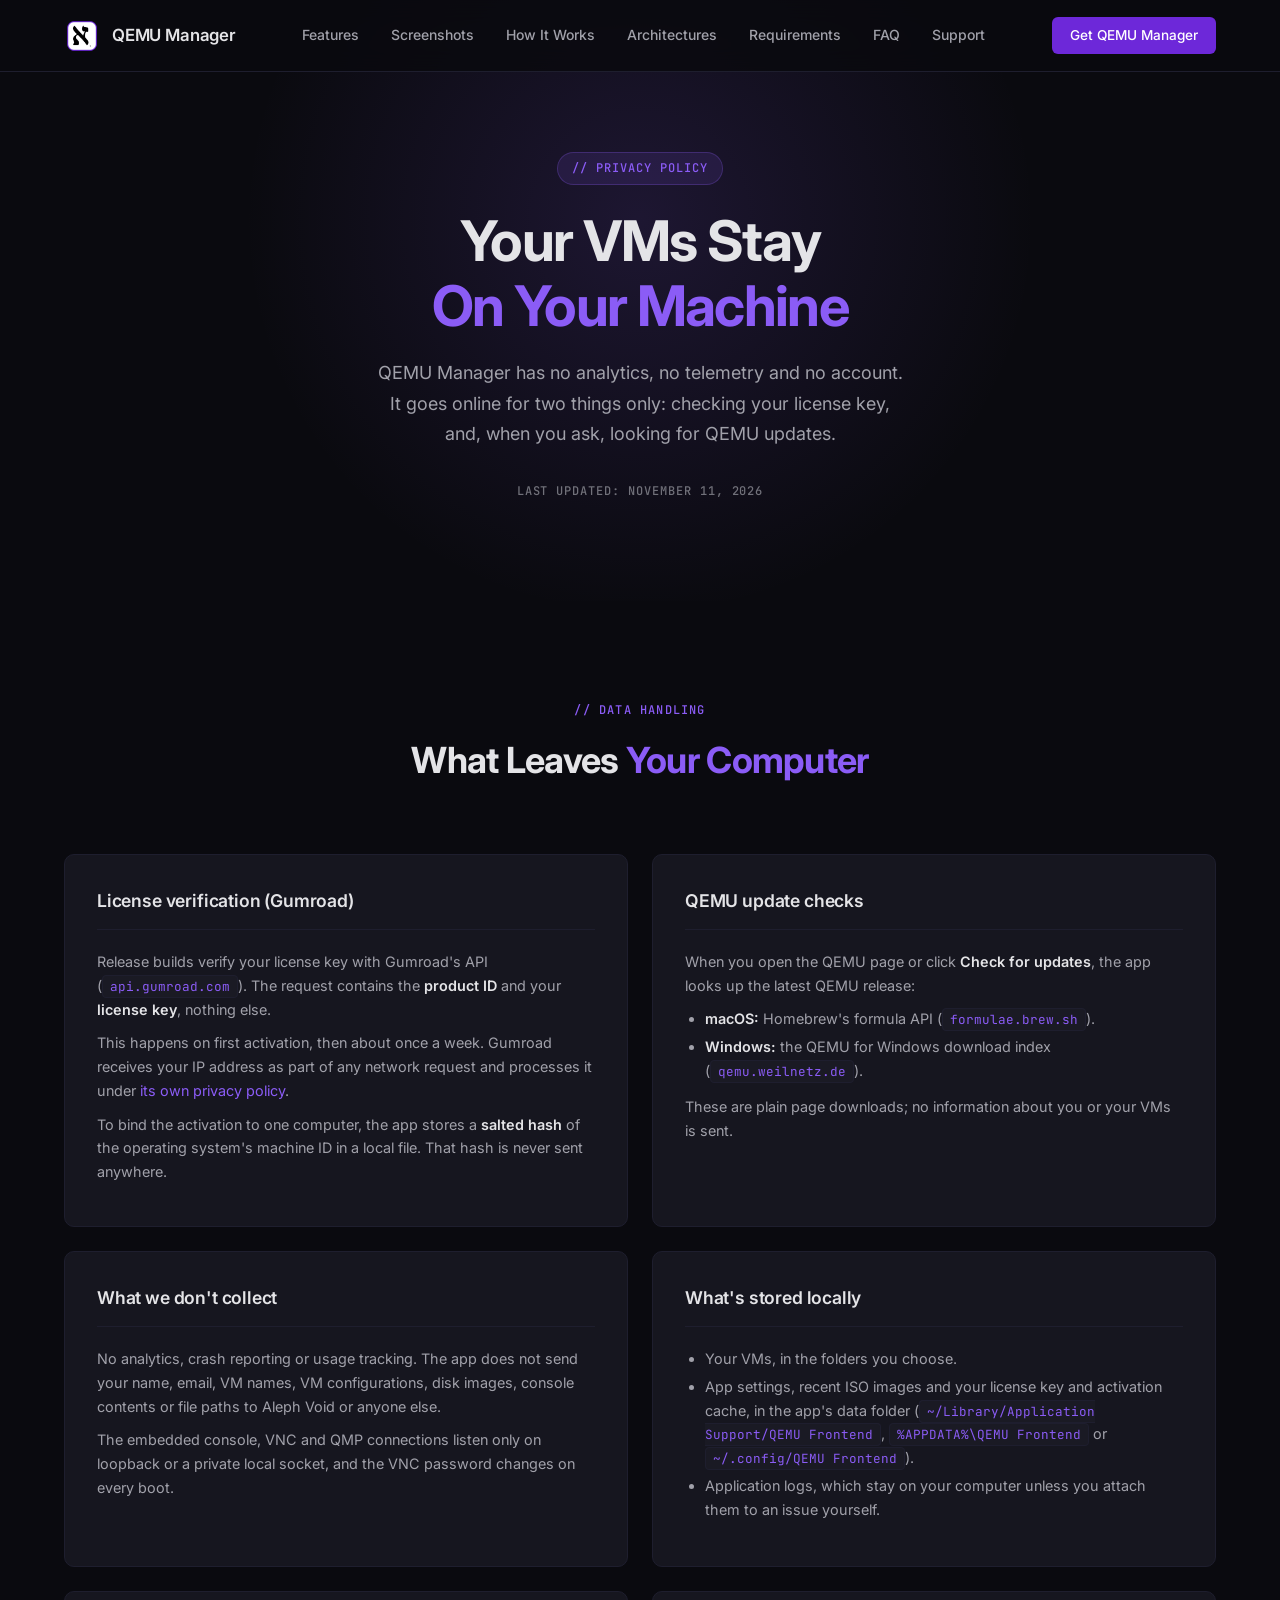
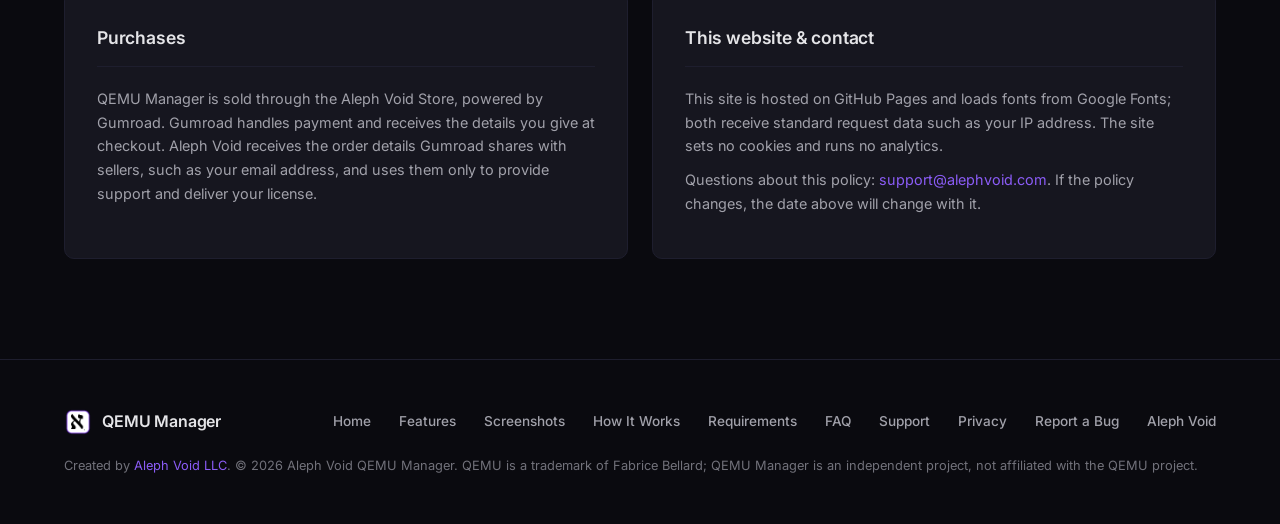
==== commit 766531c3: "Add app screenshots gallery Console, VM library, hardware list, snapshots and architecture picker, w" ====
--- a/privacy.html
+++ b/privacy.html
@@ -42,6 +42,7 @@
       </a>
       <div class="nav-links">
         <a href="index.html#features">Features</a>
+        <a href="index.html#screenshots">Screenshots</a>
         <a href="index.html#how-it-works">How It Works</a>
         <a href="index.html#architectures">Architectures</a>
         <a href="index.html#requirements">Requirements</a>
@@ -57,6 +58,7 @@
     </div>
     <div class="mobile-menu" id="mobile-menu">
       <a href="index.html#features">Features</a>
+      <a href="index.html#screenshots">Screenshots</a>
       <a href="index.html#how-it-works">How It Works</a>
       <a href="index.html#architectures">Architectures</a>
       <a href="index.html#requirements">Requirements</a>
@@ -152,6 +154,7 @@
         <div class="footer-links">
           <a href="index.html">Home</a>
           <a href="index.html#features">Features</a>
+          <a href="index.html#screenshots">Screenshots</a>
           <a href="index.html#how-it-works">How It Works</a>
           <a href="index.html#requirements">Requirements</a>
           <a href="index.html#faq">FAQ</a>
--- a/styles.css
+++ b/styles.css
@@ -1608,3 +1608,29 @@
   .qm-side { display: none; }
   .req-table th, .req-table td { padding: 12px 14px; }
 }
+
+/* Screenshot gallery (16:9 app captures) */
+.shot-grid.shot-grid--qm .shot img {
+  aspect-ratio: 16 / 9;
+  object-fit: cover;
+  object-position: top left;
+}
+.shot.shot--featured {
+  max-width: 960px;
+  margin: 0 auto 24px;
+}
+.shot.shot--featured img {
+  display: block;
+  width: 100%;
+  aspect-ratio: 16 / 9;
+  object-fit: contain;
+}
+.shot.shot--featured figcaption { text-align: center; }
+.shot-grid.shot-grid--qm {
+  grid-template-columns: repeat(2, 1fr);
+  max-width: 960px;
+  margin: 0 auto;
+}
+@media (max-width: 480px) {
+  .shot-grid.shot-grid--qm { grid-template-columns: 1fr; }
+}
